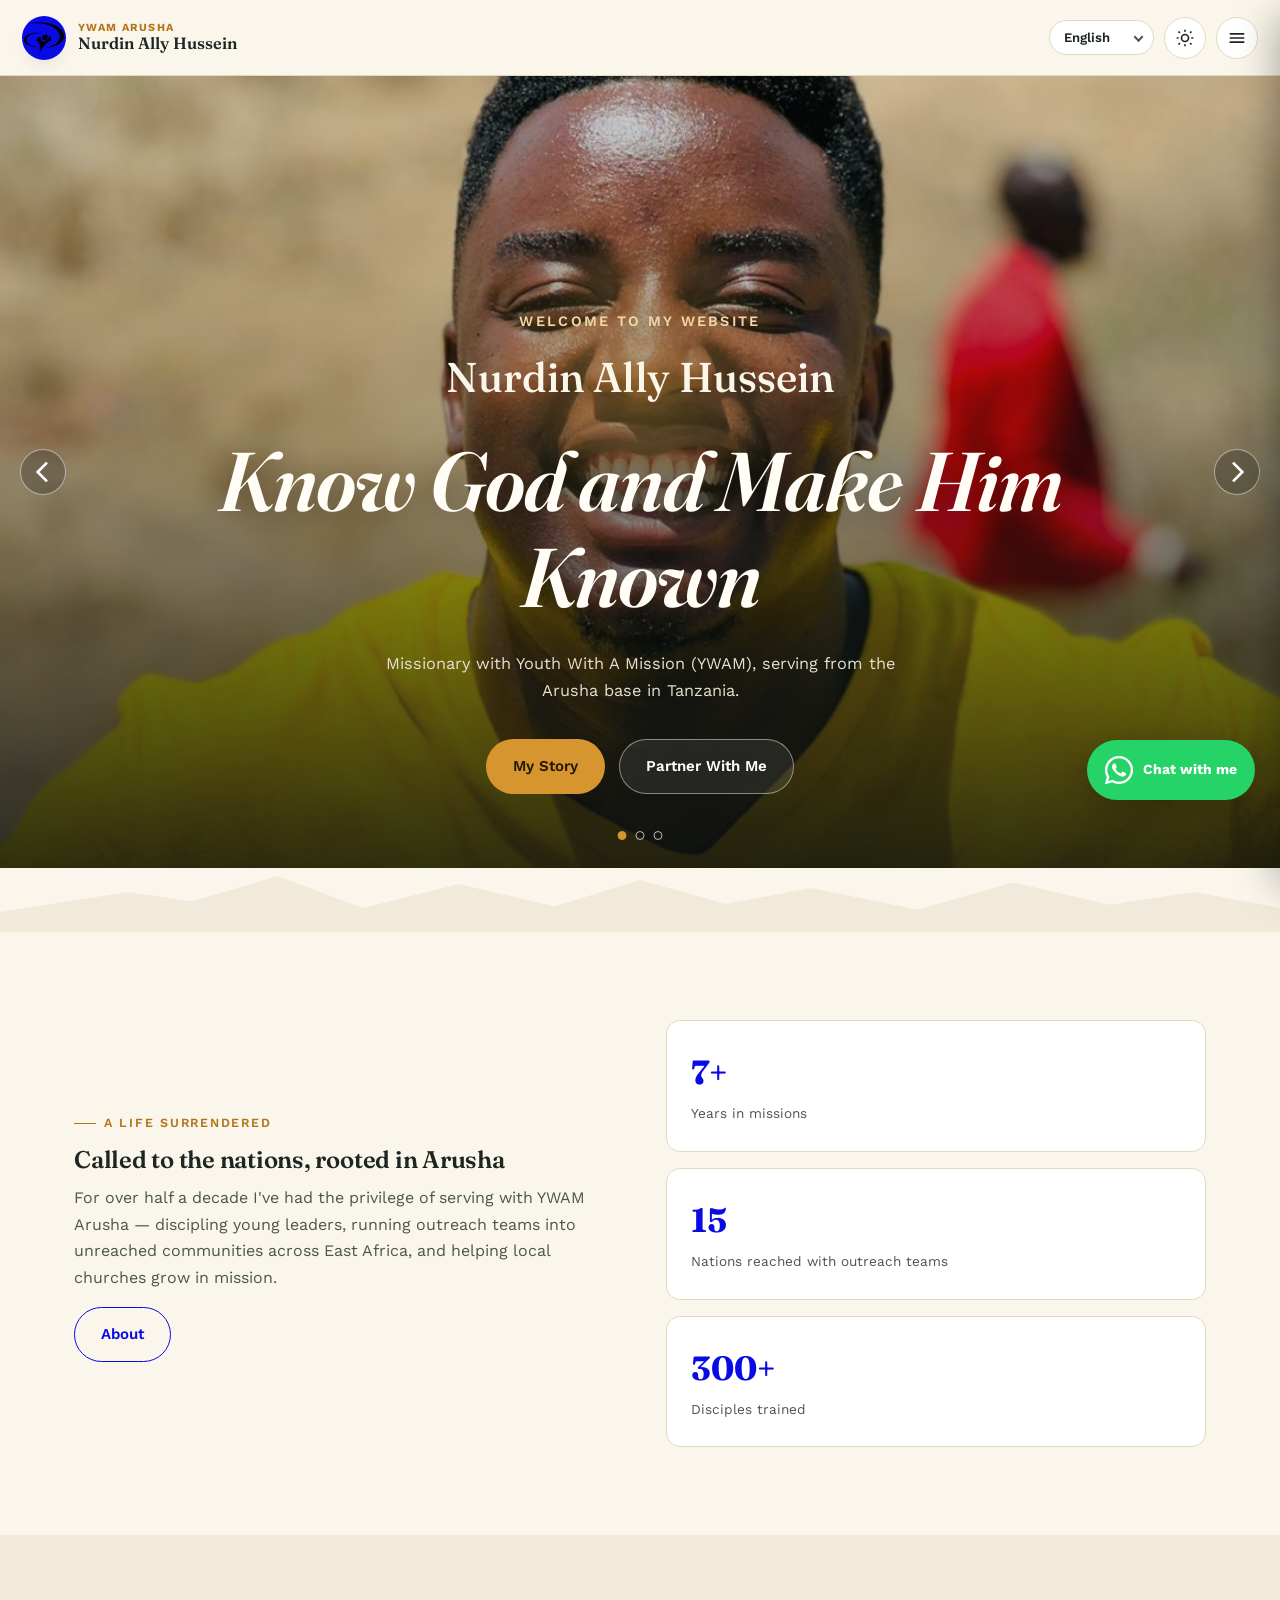
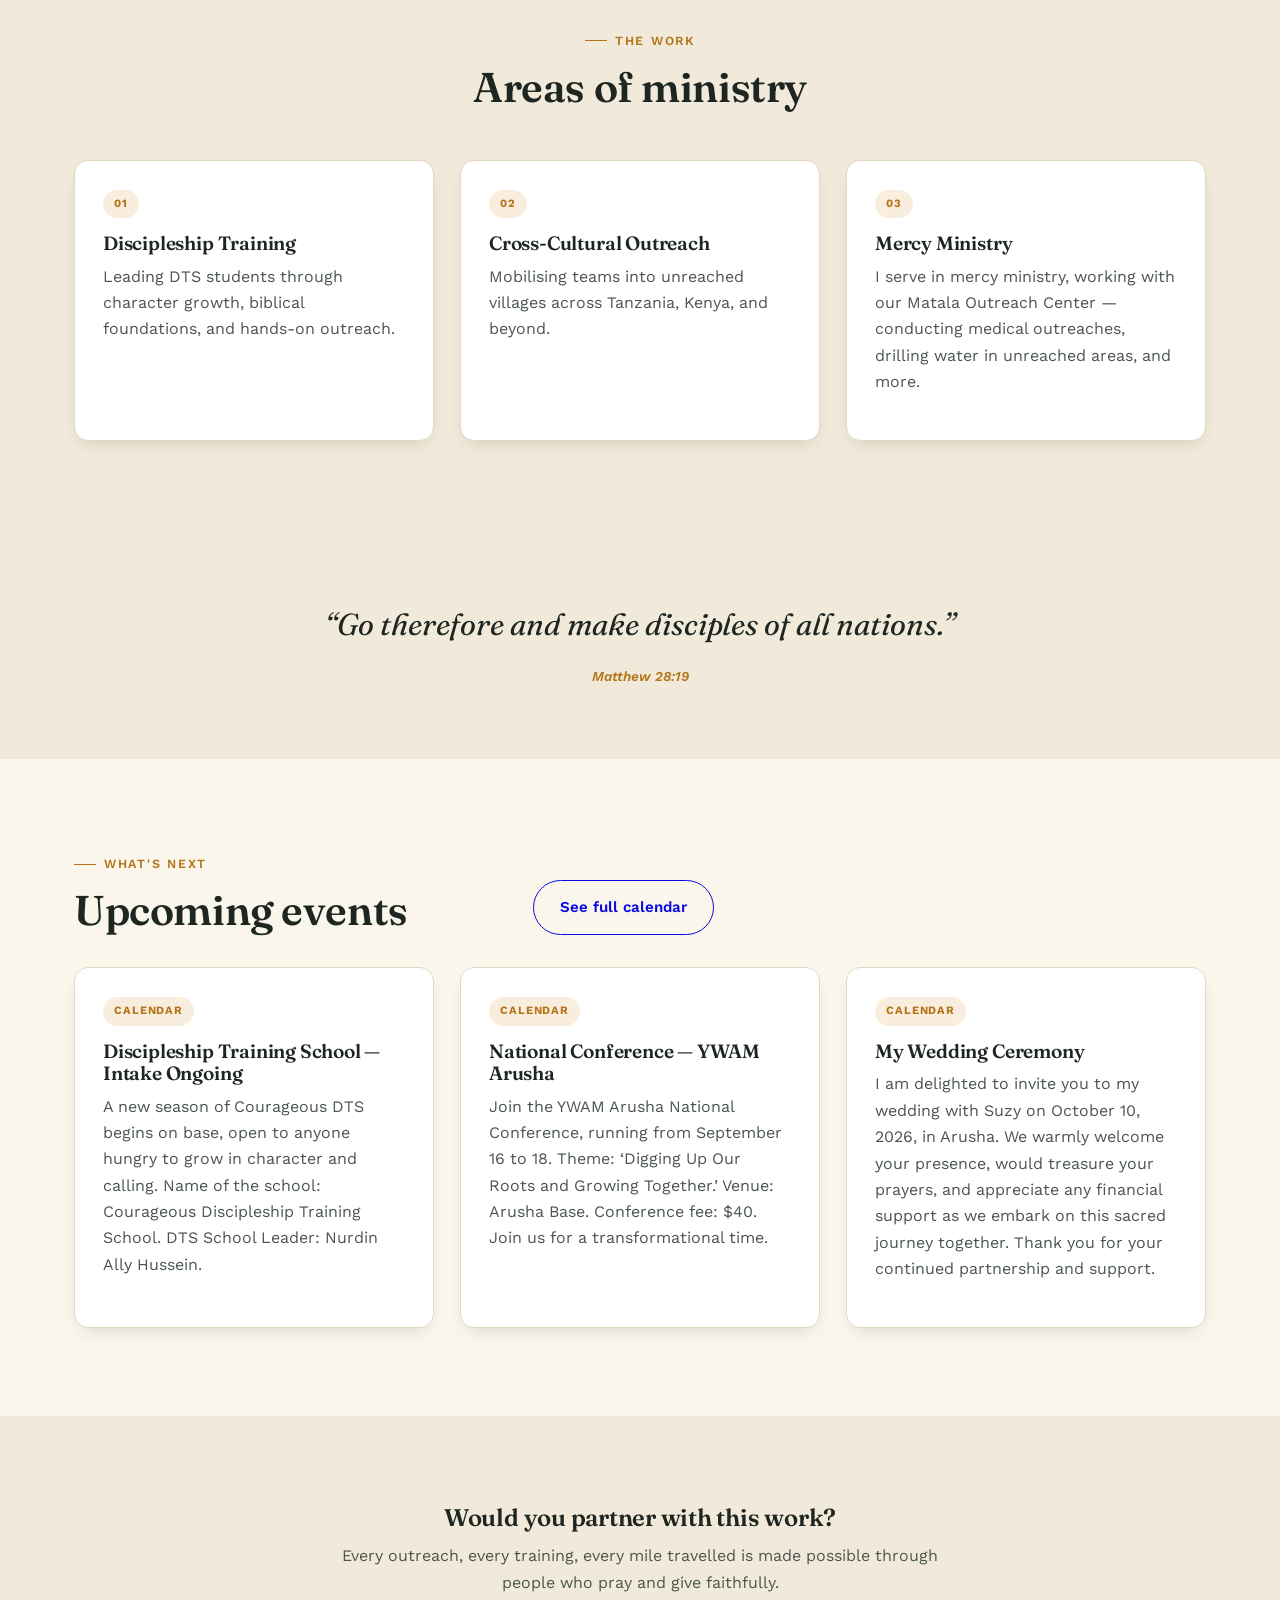
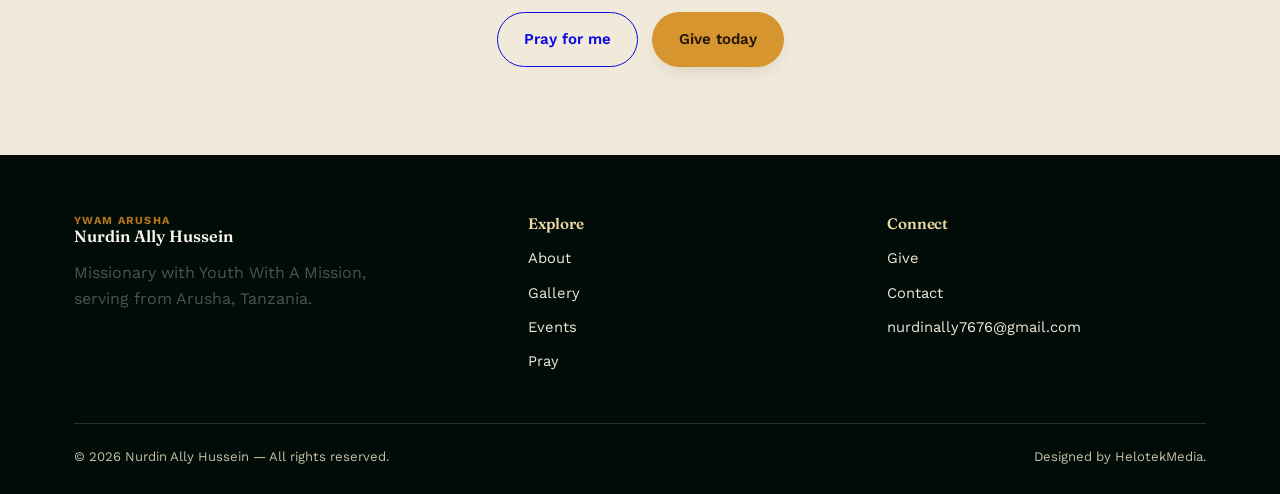
==== index.html @ 914a3eb5 "Add files via upload" ====
<!DOCTYPE html>
<html lang="en">
<head>
<meta charset="UTF-8" />
<meta name="viewport" content="width=device-width, initial-scale=1.0" />
<title>Nurdin Ally Hussein | YWAM Arusha — Know God and Make Him Known</title>
<meta name="description" content="Nurdin Ally Hussein, missionary with Youth With A Mission (YWAM), serving from the Arusha base in Tanzania." />
<link rel="icon" href="data:image/svg+xml,<svg xmlns=%22http://www.w3.org/2000/svg%22 viewBox=%220 0 100 100%22><circle cx=%2250%22 cy=%2250%22 r=%2248%22 fill=%22%232F5D4F%22/></svg>">
<link
    rel="stylesheet"
    href="https://cdnjs.cloudflare.com/ajax/libs/font-awesome/6.5.2/css/all.min.css"
/>
<link rel="stylesheet" href="css/style.css" />
</head>
<body data-page="home">
<a href="#main" class="skip-link">Skip to content</a>

<!-- ============ TOP BAR ============ -->
<header class="topbar">
  <div class="topbar__brand">
    <div class="topbar__logo">
    <img src="images/logo main.png" alt="YWAM Logo">
</div>
    <div class="topbar__brandtext">
      <span class="topbar__org" data-i18n="meta.org">YWAM Arusha</span>
      <span class="topbar__name">Nurdin Ally Hussein</span>
    </div>
  </div>
  <div class="topbar__actions">
    <div class="langselect">
      <select data-lang-select aria-label="Choose language">
        <option value="en">English</option>
        <option value="sw">Kiswahili</option>
        <option value="fr">Français</option>
        <option value="de">Deutsch</option>
        <option value="ko">한국어</option>
      </select>
    </div>
    <button class="iconbtn" data-theme-toggle type="button" aria-label="Toggle dark mode" aria-pressed="false">
      <svg class="icon-sun" viewBox="0 0 24 24" fill="none" stroke="currentColor" stroke-width="2"><circle cx="12" cy="12" r="4.2"/><path d="M12 2v2.4M12 19.6V22M4.2 4.2l1.7 1.7M18.1 18.1l1.7 1.7M2 12h2.4M19.6 12H22M4.2 19.8l1.7-1.7M18.1 5.9l1.7-1.7"/></svg>
      <svg class="icon-moon" viewBox="0 0 24 24" fill="none" stroke="currentColor" stroke-width="2"><path d="M20 14.5A8.5 8.5 0 1 1 9.5 4a6.8 6.8 0 0 0 10.5 10.5Z"/></svg>
    </button>
    <button class="iconbtn" data-drawer-open type="button" aria-label="Open menu">
      <svg viewBox="0 0 24 24" fill="none" stroke="currentColor" stroke-width="2" stroke-linecap="round"><path d="M4 7h16M4 12h16M4 17h16"/></svg>
    </button>
  </div>
</header>

<!-- ============ SIDE DRAWER ============ -->
<div class="overlay" data-overlay></div>
<nav class="drawer" data-drawer aria-label="Site navigation">
  <div class="drawer__head">
    <div class="topbar__brandtext">
      <span class="topbar__org" data-i18n="meta.org">YWAM Arusha</span>
      <span class="topbar__name">Nurdin Ally Hussein</span>
    </div>
    <button class="drawer__close" data-drawer-close type="button" aria-label="Close menu">
      <svg viewBox="0 0 24 24" fill="none" stroke="currentColor" stroke-width="2" stroke-linecap="round"><path d="M6 6l12 12M18 6L6 18"/></svg>
    </button>
  </div>
  <ul class="drawer__nav">
    <li><a href="index.html" data-nav-link="home"><span class="num">01</span><span data-i18n="nav.home">Home</span></a></li>
    <li><a href="about.html" data-nav-link="about"><span class="num">02</span><span data-i18n="nav.about">About</span></a></li>
    <li><a href="portfolio.html" data-nav-link="portfolio"><span class="num">03</span><span data-i18n="nav.portfolio">Gallery</span></a></li>
    <li><a href="events.html" data-nav-link="events"><span class="num">04</span><span data-i18n="nav.events">Events</span></a></li>
    <li><a href="pray.html" data-nav-link="pray"><span class="num">05</span><span data-i18n="nav.pray">Pray</span></a></li>
    <li><a href="give.html" data-nav-link="give"><span class="num">06</span><span data-i18n="nav.give">Give</span></a></li>
    <li><a href="contact.html" data-nav-link="contact"><span class="num">07</span><span data-i18n="nav.contact">Contact</span></a></li>
  </ul>
  <div class="drawer__foot">
    <p data-i18n="drawer.tagline">Youth With A Mission — Arusha, Tanzania</p>
    <div class="drawer__social">
      <a href="#" aria-label="Facebook"><svg viewBox="0 0 24 24" fill="none" stroke="currentColor" stroke-width="2"><path d="M15 8h-2a2 2 0 0 0-2 2v10M8 14h6"/></svg></a>
      <a href="#" aria-label="Instagram"><svg viewBox="0 0 24 24" fill="none" stroke="currentColor" stroke-width="2"><rect x="4" y="4" width="16" height="16" rx="4"/><circle cx="12" cy="12" r="3.5"/></svg></a>
      <a href="#" aria-label="YouTube"><svg viewBox="0 0 24 24" fill="none" stroke="currentColor" stroke-width="2"><rect x="3" y="6" width="18" height="12" rx="3"/><path d="M11 10l4 2-4 2z"/></svg></a>
    </div>
  </div>
</nav>

<main id="main">

  <!-- ============ HERO ============ -->
  <section class="hero">
    <div class="hero__sun" aria-hidden="true"></div>
    <div class="hero__slider" data-slider>

  <!-- SLIDE 1 -->
  <div class="hero__slide is-active">
    <img
      src="images/nuru 1.jpg"
      alt="My picture"
      class="hero__image"
    />
  </div>

  <!-- SLIDE 2 -->
  <div class="hero__slide">
    <img
      src="images/wedding.jpg"
      alt="Discipleship Training School"
      class="hero__image"
    />
  </div>

  <!-- SLIDE 3 -->
  <div class="hero__slide">
    <img
      src="images/field3.jpg"
      alt="Outreach"
      class="hero__image"
    />
  </div>

</div>
    <div class="hero__scrim"></div>
    <div class="hero__arrows">
      <button class="hero__arrow prev" data-slider-prev type="button" aria-label="Previous slide">
        <svg viewBox="0 0 24 24" fill="none" stroke="currentColor" stroke-width="2"><path d="M15 5l-7 7 7 7"/></svg>
      </button>
      <button class="hero__arrow next" data-slider-next type="button" aria-label="Next slide">
        <svg viewBox="0 0 24 24" fill="none" stroke="currentColor" stroke-width="2"><path d="M9 5l7 7-7 7"/></svg>
      </button>
    </div>
    <div class="hero__content">
      <p class="hero__welcome" data-i18n="home.welcome">Welcome to my website</p>
      <p class="hero__name" data-i18n="home.name">Nurdin Ally Hussein</p>
      <h1 class="hero__title" data-i18n="home.title">Know God and Make Him Known</h1>
      <p class="hero__sub" data-i18n="home.sub">Missionary with Youth With A Mission (YWAM), serving from the Arusha base in Tanzania.</p>
      <div class="hero__ctas">
        <a href="about.html" class="btn btn-primary" data-i18n="home.cta.about">My Story</a>
        <a href="give.html" class="btn btn-ghost" data-i18n="home.cta.give">Partner With Me</a>
      </div>
    </div>
    <div class="hero__dots" data-slider-dots></div>
  </section>

  <svg class="ridge-divider" viewBox="0 0 1200 80" preserveAspectRatio="none" aria-hidden="true"><path d="M0,80 L0,55 L120,30 L180,42 L260,10 L340,50 L430,20 L520,48 L600,15 L680,45 L760,25 L860,52 L950,18 L1040,46 L1120,30 L1200,50 L1200,80 Z"/></svg>

  <!-- ============ INTRO ============ -->
  <section class="section">
    <div class="container grid-2">
      <div>
        <p class="eyebrow" data-i18n="home.intro.eyebrow">A Life Surrendered</p>
        <h2 data-i18n="home.intro.title">Called to the nations, rooted in Arusha</h2>
        <p data-i18n="home.intro.body">For over a decade I've had the privilege of serving with YWAM Arusha — discipling young leaders, running outreach teams into unreached communities across East Africa, and helping local churches grow in mission.</p>
        <a href="about.html" class="btn btn-outline" data-i18n="nav.about">About</a>
      </div>
      <div class="grid-3" style="grid-template-columns:1fr;gap:16px;">
        <div class="stat"><b data-i18n="home.stat1.num">12+</b><span data-i18n="home.stat1.label">Years in missions</span></div>
        <div class="stat"><b data-i18n="home.stat2.num">27</b><span data-i18n="home.stat2.label">Nations reached with outreach teams</span></div>
        <div class="stat"><b data-i18n="home.stat3.num">600+</b><span data-i18n="home.stat3.label">Disciples trained</span></div>
      </div>
    </div>
  </section>

  <!-- ============ MINISTRY AREAS ============ -->
  <section class="section section--soft">
    <div class="container">
      <div class="section__head center">
        <p class="eyebrow" data-i18n="home.ministry.eyebrow">The Work</p>
        <h2 data-i18n="home.ministry.title">Areas of ministry</h2>
      </div>
      <div class="grid-3">
        <div class="card">
          <span class="tag">01</span>
          <h3 data-i18n="home.m1.title">Discipleship Training</h3>
          <p data-i18n="home.m1.body">Leading DTS students through character growth, biblical foundations, and hands-on outreach.</p>
        </div>
        <div class="card">
          <span class="tag">02</span>
          <h3 data-i18n="home.m2.title">Cross-Cultural Outreach</h3>
          <p data-i18n="home.m2.body">Mobilising teams into unreached villages across Tanzania, Kenya, and beyond.</p>
        </div>
        <div class="card">
          <span class="tag">03</span>
          <h3 data-i18n="home.m3.title">Mercy Ministry</h3>
          <p data-i18n="home.m3.body">I serve in mercy ministry, working with our Matala Outreach Center — conducting medical outreaches, drilling water in unreached areas, and more.</p>
        </div>
      </div>
    </div>
  </section>

  <!-- ============ VERSE ============ -->
  <section class="verse">
    <blockquote data-i18n="home.verse">&ldquo;Go therefore and make disciples of all nations.&rdquo;</blockquote>
    <cite data-i18n="home.verse.cite">Matthew 28:19</cite>
  </section>

  <!-- ============ EVENTS PREVIEW ============ -->
  <section class="section">
    <div class="container">
      <div class="section__head" style="display:flex;align-items:flex-end;justify-content:space-between;gap:20px;flex-wrap:wrap;margin-bottom:32px;">
        <div>
          <p class="eyebrow" data-i18n="home.events.eyebrow">What's Next</p>
          <h2 style="margin:0" data-i18n="home.events.title">Upcoming events</h2>
        </div>
        <a href="events.html" class="btn btn-outline" data-i18n="home.events.cta">See full calendar</a>
      </div>
      <div class="grid-3">
        <div class="card">
          <span class="tag" data-i18n="events.eyebrow">Calendar</span>
          <h3 data-i18n="events.e1.title">Discipleship Training School — Intake</h3>
          <p data-i18n="events.e1.body">A new season of DTS begins on base, open to anyone hungry to grow.</p>
        </div>
        <div class="card">
          <span class="tag" data-i18n="events.eyebrow">Calendar</span>
          <h3 data-i18n="events.e2.title">My Wedding Ceremony</h3>
          <p data-i18n="events.e2.body">A two-week outreach team heads out with medical support and the gospel.</p>
        </div>
        <div class="card">
          <span class="tag" data-i18n="events.eyebrow">Calendar</span>
          <h3 data-i18n="events.e3.title">Leaders' Prayer Gathering</h3>
          <p data-i18n="events.e3.body">Local church leaders gather on base for worship, prayer, and vision-casting.</p>
        </div>
      </div>
    </div>
  </section>

  <!-- ============ CTA ============ -->
  <section class="section section--soft">
    <div class="container" style="text-align:center;max-width:700px;">
      <h2 data-i18n="home.cta2.title">Would you partner with this work?</h2>
      <p data-i18n="home.cta2.body">Every outreach, every training, every mile travelled is made possible through people who pray and give faithfully.</p>
      <div class="hero__ctas" style="justify-content:center;">
        <a href="pray.html" class="btn btn-outline" data-i18n="home.cta2.pray">Pray for me</a>
        <a href="give.html" class="btn btn-primary" data-i18n="home.cta2.give">Give today</a>
      </div>
    </div>
  </section>

</main>

<!-- ============ FOOTER ============ -->
<footer class="sitefooter">
  <div class="container">
    <div class="footer-grid">
      <div>
        <div class="topbar__brandtext" style="margin-bottom:14px;">
          <span class="topbar__org" data-i18n="meta.org">YWAM Arusha</span>
          <span class="topbar__name" style="color:#FBF6EA;">Nurdin Ally Hussein</span>
        </div>
        <p data-i18n="footer.about" style="max-width:340px;">Missionary with Youth With A Mission, serving from Arusha, Tanzania.</p>
      </div>
      <div>
        <h4 data-i18n="footer.explore">Explore</h4>
        <ul>
          <li><a href="about.html" data-i18n="nav.about">About</a></li>
          <li><a href="portfolio.html" data-i18n="nav.portfolio">Gallery</a></li>
          <li><a href="events.html" data-i18n="nav.events">Events</a></li>
          <li><a href="pray.html" data-i18n="nav.pray">Pray</a></li>
        </ul>
      </div>
      <div>
        <h4 data-i18n="footer.connect">Connect</h4>
        <ul>
          <li><a href="give.html" data-i18n="nav.give">Give</a></li>
          <li><a href="contact.html" data-i18n="nav.contact">Contact</a></li>
          <li><a href="mailto:nurdinally7676@gmail.com">nurdinally7676@gmail.com</a></li>
        </ul>
      </div>
    </div>
    <div class="footer-bottom">
      <span>&copy; <span data-year>2026</span> Nurdin Ally Hussein — <span data-i18n="footer.rights">All rights reserved.</span></span>
      <span data-i18n="footer.made">Designed by HelotekMedia.</span>
    </div>
  </div>
</footer>

<script src="js/translations.js"></script>
<script src="js/main.js"></script>
<a
    href="https://wa.me/255694170423?text=Hello%20Nurdin%20Ally%20Hussein.%20I%20would%20like%20to%20learn%20more%20about%20your%20mission."
    class="whatsapp-float"
    target="_blank"
    aria-label="Chat on WhatsApp"
>
    <i class="fa-brands fa-whatsapp"></i>

    <span class="whatsapp-text">
        Chat with me
    </span>
</a>

<script>
(function(){if(!window.chatbase||window.chatbase("getState")!=="initialized"){window.chatbase=(...arguments)=>{if(!window.chatbase.q){window.chatbase.q=[]}window.chatbase.q.push(arguments)};window.chatbase=new Proxy(window.chatbase,{get(target,prop){if(prop==="q"){return target.q}return(...args)=>target(prop,...args)}})}const onLoad=function(){const script=document.createElement("script");script.src="https://www.chatbase.co/embed.min.js";script.id="O1oqL0hV6N9e6ApIXFQsH";script.domain="www.chatbase.co";document.body.appendChild(script)};if(document.readyState==="complete"){onLoad()}else{window.addEventListener("load",onLoad)}})();
</script>
</body>
</html>
---- css/style.css ----
/* =========================================================
   Nurdin Ally Husin — YWAM Arusha
   Design tokens: dawn-over-Meru palette, Fraunces + Work Sans
   Signature element: Mt Meru ridge-line divider & sunrise arc
   ========================================================= */

@import url('https://fonts.googleapis.com/css2?family=Fraunces:ital,opsz,wght@0,9..144,300;0,9..144,400;0,9..144,500;0,9..144,600;0,9..144,700;1,9..144,400;1,9..144,500&family=Work+Sans:wght@300;400;500;600;700&display=swap');

:root{
  /* --- color tokens (light / "daybreak") --- */
  --color-bg:            #FAF6EC;
  --color-bg-soft:       #F1EADA;
  --color-surface:       #FFFFFF;
  --color-ink:           #1E2622;
  --color-ink-soft:      #4B554E;
  --color-border:        #E3D9C3;

  --accent-gold:         #D6952E;
  --accent-gold-deep:    #B4741A;
  --accent-forest:       #0a0ae4;
  --accent-forest-deep:  #010c09;
  --accent-sky:          #3B6E8F;
  --accent-clay:         #A9532F;

  --shadow-soft: 0 12px 30px -12px rgba(30,38,34,0.18);
  --shadow-card: 0 8px 20px -10px rgba(30,38,34,0.22);

  --font-display: 'Fraunces', 'Georgia', serif;
  --font-body: 'Work Sans', -apple-system, BlinkMacSystemFont, 'Segoe UI', sans-serif;

  --radius-sm: 6px;
  --radius-md: 14px;
  --radius-lg: 28px;

  --nav-height: 76px;
  --drawer-width: 320px;

  color-scheme: light;
}

html.dark{
  --color-bg:            #10171A;
  --color-bg-soft:       #16201F;
  --color-surface:       #1B2523;
  --color-ink:           #EDE9DC;
  --color-ink-soft:      #B7C0B7;
  --color-border:        #2B3532;

  --accent-gold:         #E6A83D;
  --accent-gold-deep:    #F0BE63;
  --accent-forest:       #6FA98F;
  --accent-forest-deep:  #8FC3AA;
  --accent-sky:          #6FA0BE;
  --accent-clay:         #CB7C55;

  --shadow-soft: 0 16px 34px -14px rgba(0,0,0,0.55);
  --shadow-card: 0 10px 22px -12px rgba(0,0,0,0.55);

  color-scheme: dark;
}

*,*::before,*::after{ box-sizing:border-box; }
html{ scroll-behavior:smooth; }
body{
  margin:0;
  background:var(--color-bg);
  color:var(--color-ink);
  font-family:var(--font-body);
  font-size:16px;
  line-height:1.65;
  -webkit-font-smoothing:antialiased;
  transition:background .35s ease, color .35s ease;
  overflow-x:hidden;
}
img{ max-width:100%; display:block; }
a{ color:inherit; text-decoration:none; }
h1,h2,h3,h4{
  font-family:var(--font-display);
  font-weight:600;
  line-height:1.15;
  margin:0 0 .5em;
  letter-spacing:-0.01em;
}
p{ margin:0 0 1em; color:var(--color-ink-soft); }
ul{ margin:0; padding:0; list-style:none; }
button{ font-family:inherit; cursor:pointer; }
input,textarea,select{ font-family:inherit; }

:focus-visible{
  outline:3px solid var(--accent-gold);
  outline-offset:3px;
  border-radius:4px;
}

.container{
  width:100%;
  max-width:1180px;
  margin:0 auto;
  padding:0 24px;
}

.eyebrow{
  display:inline-flex;
  align-items:center;
  gap:8px;
  font-family:var(--font-body);
  font-size:.78rem;
  font-weight:600;
  letter-spacing:.14em;
  text-transform:uppercase;
  color:var(--accent-gold-deep);
}
.eyebrow::before{
  content:"";
  width:22px; height:1px;
  background:var(--accent-gold-deep);
  display:inline-block;
}

/* =========================================================
   Ridge-line signature motif (Mt Meru silhouette)
   Used as a section divider throughout the site
   ========================================================= */
.ridge-divider{
  width:100%;
  height:64px;
  display:block;
  color:var(--color-bg-soft);
  transition:color .35s ease;
}
.ridge-divider path{ fill:currentColor; }
.ridge-divider.flip{ transform:scaleY(-1); }

/* =========================================================
   Top bar
   ========================================================= */
.topbar{
  position:sticky;
  top:0;
  z-index:40;
  height:var(--nav-height);
  display:flex;
  align-items:center;
  justify-content:space-between;
  padding:0 22px;
  background:color-mix(in srgb, var(--color-bg) 88%, transparent);
  backdrop-filter:blur(10px);
  border-bottom:1px solid var(--color-border);
}
.topbar__brand{
  display:flex;
  align-items:center;
  gap:12px;
  min-width:0;
}
.topbar__logo{
  width:44px; height:44px;
  border-radius:50%;
  background:var(--accent-forest);
  display:flex; align-items:center; justify-content:center;
  flex:none;
  box-shadow:var(--shadow-card);
}
.topbar__logo img{
    width:100%;
    height:100%;
    object-fit:contain;
}
.topbar__brandtext{
  display:flex;
  flex-direction:column;
  line-height:1.15;
  min-width:0;
}
.topbar__org{
  font-size:.68rem;
  font-weight:700;
  letter-spacing:.12em;
  text-transform:uppercase;
  color:var(--accent-gold-deep);
}
.topbar__name{
  font-family:var(--font-display);
  font-size:1.02rem;
  font-weight:600;
  white-space:nowrap;
  overflow:hidden;
  text-overflow:ellipsis;
}
.topbar__actions{
  display:flex;
  align-items:center;
  gap:10px;
}
.iconbtn{
  width:42px; height:42px;
  border-radius:50%;
  border:1px solid var(--color-border);
  background:var(--color-surface);
  display:flex; align-items:center; justify-content:center;
  color:var(--color-ink);
  transition:background .2s ease, transform .2s ease;
}
.iconbtn:hover{ background:var(--color-bg-soft); transform:translateY(-1px); }
.iconbtn svg{ width:20px; height:20px; }
.iconbtn .icon-moon{ display:none; }
html.dark .iconbtn .icon-sun{ display:none; }
html.dark .iconbtn .icon-moon{ display:block; }

.langselect{
  position:relative;
}
.langselect select{
  appearance:none;
  background:var(--color-surface);
  border:1px solid var(--color-border);
  color:var(--color-ink);
  padding:9px 30px 9px 14px;
  border-radius:999px;
  font-size:.82rem;
  font-weight:600;
}
.langselect::after{
  content:"";
  position:absolute;
  right:12px; top:50%;
  width:7px; height:7px;
  border-right:2px solid var(--color-ink-soft);
  border-bottom:2px solid var(--color-ink-soft);
  transform:translateY(-65%) rotate(45deg);
  pointer-events:none;
}

/* =========================================================
   Side drawer navigation
   ========================================================= */
.overlay{
  position:fixed; inset:0;
  background:rgba(16,23,26,.55);
  opacity:0; pointer-events:none;
  transition:opacity .3s ease;
  z-index:45;
}
.overlay.is-open{ opacity:1; pointer-events:auto; }

.drawer{
  position:fixed;
  top:0; bottom:0; right:0;
  width:min(var(--drawer-width), 86vw);
  background:var(--color-surface);
  z-index:50;
  transform:translateX(100%);
  transition:transform .38s cubic-bezier(.2,.9,.25,1);
  display:flex;
  flex-direction:column;
  box-shadow:-18px 0 40px -16px rgba(0,0,0,.35);
}
.drawer.is-open{ transform:translateX(0); }

.drawer__head{
  display:flex; align-items:center; justify-content:space-between;
  padding:20px 22px;
  border-bottom:1px solid var(--color-border);
}
.drawer__close{
  width:38px; height:38px;
  border-radius:50%;
  border:1px solid var(--color-border);
  background:transparent;
  display:flex; align-items:center; justify-content:center;
  color:var(--color-ink);
}
.drawer__nav{
  padding:14px 10px;
  overflow-y:auto;
  flex:1;
}
.drawer__nav a{
  display:flex;
  align-items:baseline;
  gap:12px;
  padding:14px 16px;
  border-radius:var(--radius-sm);
  font-family:var(--font-display);
  font-size:1.15rem;
  font-weight:500;
  color:var(--color-ink);
  transition:background .2s ease, color .2s ease, padding-left .2s ease;
}
.drawer__nav a .num{
  font-family:var(--font-body);
  font-size:.72rem;
  color:var(--accent-gold-deep);
  font-weight:700;
}
.drawer__nav a:hover,
.drawer__nav a.active{
  background:var(--color-bg-soft);
  padding-left:22px;
}
.drawer__nav a.active{ color:var(--accent-forest); }
.drawer__foot{
  padding:20px 22px 26px;
  border-top:1px solid var(--color-border);
  font-size:.85rem;
  color:var(--color-ink-soft);
}
.drawer__social{
  display:flex; gap:10px; margin-top:12px;
}
.drawer__social a{
  width:36px; height:36px;
  border-radius:50%;
  border:1px solid var(--color-border);
  display:flex; align-items:center; justify-content:center;
}
.drawer__social svg{ width:16px; height:16px; }

/* =========================================================
   Hero (home)
   ========================================================= */
.hero{
  position:relative;
  min-height:88vh;
  display:flex;
  align-items:flex-end;
  overflow:hidden;
  background:var(--accent-forest-deep);
}
.hero__slider{
  position:absolute; inset:0;
}
.hero__slide {
  position: absolute;
  inset: 0;
  opacity: 0;
  transition: opacity 0.8s ease;
}

.hero__slide.is-active {
  opacity: 1;
}

.hero__image {
  width: 100%;
  height: 100%;
  object-fit: cover;
  display: block;
}
.hero__scrim{
  position:absolute; inset:0;
  background:
    linear-gradient(180deg, rgba(16,23,20,.15) 0%, rgba(16,23,20,.35) 45%, rgba(13,18,16,.86) 100%);
  z-index:1;
}
.hero__sun{
  position:absolute;
  left:50%; top:18%;
  width:340px; height:340px;
  transform:translateX(-50%);
  border-radius:50%;
  background:radial-gradient(circle, rgba(230,168,61,.55) 0%, rgba(230,168,61,0) 70%);
  z-index:1;
  pointer-events:none;
}
.hero__content{
  position:relative;
  z-index:2;
  width:100%;
  padding:120px 24px 74px;
  text-align:center;
  color:#FBF6EA;
}
.hero__welcome{
  font-size:.9rem;
  letter-spacing:.16em;
  text-transform:uppercase;
  font-weight:600;
  color:#F0D8A6;
  margin-bottom:10px;
}
.hero__name{
  font-family:var(--font-display);
  font-size:clamp(1.7rem, 4vw, 2.6rem);
  font-weight:500;
  margin-bottom:22px;
  color:#FBF6EA;
}
.hero__title{
  font-family:var(--font-display);
  font-weight:600;
  font-style:italic;
  font-size:clamp(2.5rem, 7vw, 5.2rem);
  max-width:900px;
  margin:0 auto 26px;
  color:#FFFDF6;
  text-shadow:0 6px 30px rgba(0,0,0,.35);
}
.hero__sub{
  max-width:560px;
  margin:0 auto 34px;
  color:#E7E1CF;
  font-size:1.02rem;
}
.hero__ctas{
  display:flex; gap:14px; justify-content:center; flex-wrap:wrap;
}
.hero__dots{
  position:absolute;
  bottom:28px; left:50%;
  transform:translateX(-50%);
  z-index:3;
  display:flex; gap:9px;
}
.hero__dots button{
  width:9px; height:9px;
  border-radius:50%;
  border:1px solid rgba(255,255,255,.7);
  background:transparent;
  padding:0;
}
.hero__dots button.is-active{ background:var(--accent-gold); border-color:var(--accent-gold); }
.hero__arrows{ position:absolute; inset:0; z-index:3; pointer-events:none; }
.hero__arrow{
  position:absolute; top:50%; transform:translateY(-50%);
  pointer-events:auto;
  width:46px; height:46px;
  border-radius:50%;
  border:1px solid rgba(255,255,255,.5);
  background:rgba(16,23,20,.25);
  color:#fff;
  display:flex; align-items:center; justify-content:center;
}
.hero__arrow.prev{ left:20px; }
.hero__arrow.next{ right:20px; }

/* placeholder photo blocks (swap with real <img> later) */
.ph{
  position:relative;
  display:flex; align-items:flex-end;
  background:linear-gradient(150deg, var(--accent-forest) 0%, var(--accent-forest-deep) 55%, #12211C 100%);
}
.ph--1{ background:linear-gradient(150deg,#3A6A57 0%,#1E4237 60%,#0F1E19 100%); }
.ph--2{ background:linear-gradient(150deg,#4A7A62 0%,#2F5D4F 55%,#12241E 100%); }
.ph--3{ background:linear-gradient(150deg,#5C8B6B 0%,#274B3E 60%,#0F1E19 100%); }
.ph__label{
  position:relative; z-index:2;
  margin:0 0 14px 18px;
  font-size:.72rem;
  letter-spacing:.08em;
  text-transform:uppercase;
  color:rgba(255,255,255,.75);
  border:1px solid rgba(255,255,255,.35);
  padding:6px 12px;
  border-radius:999px;
  background:rgba(0,0,0,.15);
}
.ph::after{
  content:"";
  position:absolute; inset:0;
  background:
    radial-gradient(circle at 20% 30%, rgba(255,255,255,.08), transparent 45%),
    radial-gradient(circle at 80% 75%, rgba(255,255,255,.06), transparent 40%);
}

/* =========================================================
   Buttons
   ========================================================= */
.btn{
  display:inline-flex;
  align-items:center;
  gap:9px;
  padding:14px 26px;
  border-radius:999px;
  font-weight:600;
  font-size:.94rem;
  border:1px solid transparent;
  transition:transform .2s ease, box-shadow .2s ease, background .2s ease;
}
.btn:hover{ transform:translateY(-2px); }
.btn-primary{
  background:var(--accent-gold);
  color:#241804;
  box-shadow:var(--shadow-card);
}
.btn-primary:hover{ background:var(--accent-gold-deep); }
.btn-ghost{
  background:rgba(255,255,255,.08);
  color:#fff;
  border-color:rgba(255,255,255,.45);
}
.btn-ghost:hover{ background:rgba(255,255,255,.18); }
.btn-outline{
  background:transparent;
  border-color:var(--accent-forest);
  color:var(--accent-forest);
}
html.dark .btn-outline{ color:var(--accent-forest-deep); border-color:var(--accent-forest-deep); }
.btn-outline:hover{ background:var(--accent-forest); color:#fff; }
.btn-block{ width:100%; justify-content:center; }

/* =========================================================
   Sections (shared)
   ========================================================= */
section{ position:relative; }
.section{ padding:88px 0; }
.section--soft{ background:var(--color-bg-soft); }
.section__head{
  max-width:640px;
  margin-bottom:48px;
}
.section__head.center{ margin-left:auto; margin-right:auto; text-align:center; }
.section__head h2{ font-size:clamp(1.8rem,3.4vw,2.6rem); }

/* Page hero (inner pages) */
.pagehero{
  padding:74px 0 56px;
  background:
    linear-gradient(180deg, var(--color-bg-soft), var(--color-bg));
  border-bottom:1px solid var(--color-border);
}
.pagehero h1{ font-size:clamp(2.2rem,5vw,3.4rem); font-style:italic; }
.pagehero .lede{ max-width:620px; font-size:1.05rem; }
.crumbs{
  display:flex; gap:8px; align-items:center;
  font-size:.82rem;
  color:var(--color-ink-soft);
  margin-bottom:18px;
}
.crumbs a{ color:var(--accent-forest); font-weight:600; }
html.dark .crumbs a{ color:var(--accent-forest-deep); }

/* Intro / grid columns */
.grid-2{ display:grid; grid-template-columns:1fr 1fr; gap:52px; align-items:center; }
.grid-3{ display:grid; grid-template-columns:repeat(3,1fr); gap:26px; }
.stat{
  padding:24px;
  background:var(--color-surface);
  border:1px solid var(--color-border);
  border-radius:var(--radius-md);
}
.stat b{
  display:block;
  font-family:var(--font-display);
  font-size:2.1rem;
  color:var(--accent-forest);
}
html.dark .stat b{ color:var(--accent-forest-deep); }
.stat span{ font-size:.85rem; color:var(--color-ink-soft); }

/* Cards (events / values / ministry) */
.card{
  background:var(--color-surface);
  border:1px solid var(--color-border);
  border-radius:var(--radius-md);
  padding:28px;
  box-shadow:var(--shadow-card);
  height:100%;
}
.card h3{ font-size:1.2rem; }
.card .tag{
  display:inline-block;
  font-size:.7rem;
  font-weight:700;
  letter-spacing:.08em;
  text-transform:uppercase;
  color:var(--accent-gold-deep);
  background:color-mix(in srgb, var(--accent-gold) 16%, transparent);
  padding:5px 11px;
  border-radius:999px;
  margin-bottom:14px;
}

/* Gallery */
/* Gallery */

.gallery,
.hidden-gallery {
    display: grid;
    grid-template-columns: repeat(auto-fill, minmax(280px, 1fr));
    gap: 20px;
    margin-top: 30px;
}

.hidden-gallery {
    display: none;
}

.gallery__item {
    overflow: hidden;
    border-radius: 16px;
    background: #f5f5f5;
    min-height: 250px;
}

.gallery__item.wide {
    grid-column: span 2;
}

.gallery__item img {
    display: block;
    width: 100%;
    height: 300px;
    object-fit: cover;
    cursor: pointer;
    transition: transform .3s ease;
}

.gallery__item img:hover {
    transform: scale(1.05);
}

/* View more button */

.gallery-btn {
    text-align: center;
    margin: 40px 0;
}

/* Links section */

.gallery-links {
    margin: 50px 0;
    text-align: center;
}

.gallery-links h3 {
    margin-bottom: 20px;
}

.gallery-links a {
    display: block;
    margin: 10px 0;
    text-decoration: none;
}

/* Lightbox */

.lightbox {
    display: none;
    position: fixed;
    inset: 0;
    background: rgba(0, 0, 0, .9);
    z-index: 9999;
}

.lightbox img {
    max-width: 90%;
    max-height: 80%;
    position: absolute;
    top: 50%;
    left: 50%;
    transform: translate(-50%, -50%);
}

.close-lightbox {
    position: absolute;
    top: 20px;
    right: 30px;
    font-size: 40px;
    color: white;
    cursor: pointer;
}

#downloadImage {
    position: absolute;
    bottom: 30px;
    left: 50%;
    transform: translateX(-50%);
    padding: 12px 24px;
    background: white;
    border-radius: 8px;
    text-decoration: none;
}

/* Mobile */

@media (max-width: 768px) {

    .gallery,
    .hidden-gallery {
        grid-template-columns: 1fr;
    }

    .gallery__item.wide {
        grid-column: span 1;
    }

    .gallery__item img {
        height: 250px;
    }
}
/* Events list */
.event{
  display:flex;
  gap:22px;
  padding:24px 0;
  border-bottom:1px solid var(--color-border);
}
.event:last-child{ border-bottom:none; }
.event__date{
  flex:none;
  width:82px; height:82px;
  border-radius:var(--radius-sm);
  background:var(--accent-forest);
  color:#fff;
  display:flex; flex-direction:column; align-items:center; justify-content:center;
}
.event__date b{ font-family:var(--font-display); font-size:1.5rem; line-height:1; }
.event__date span{ font-size:.7rem; text-transform:uppercase; letter-spacing:.06em; }
.event__body h3{ margin-bottom:6px; font-size:1.15rem; }
.event__meta{
  display:flex; gap:16px; flex-wrap:wrap;
  font-size:.85rem; color:var(--color-ink-soft);
  margin-bottom:8px;
}
.event__meta span{ display:inline-flex; align-items:center; gap:6px; }

/* Prayer points */
.prayer-list{ display:grid; gap:16px; }
.prayer-item{
  display:flex; gap:16px;
  padding:20px;
  background:var(--color-surface);
  border:1px solid var(--color-border);
  border-left:4px solid var(--accent-forest);
  border-radius:var(--radius-sm);
}
.prayer-item h4{ margin-bottom:4px; font-size:1.02rem; }
.prayer-item p{ margin:0; font-size:.94rem; }

/* Give */
.give-grid{ display:grid; grid-template-columns:repeat(3,1fr); gap:22px; }
.give-method{
  padding:26px;
  border-radius:var(--radius-md);
  background:var(--color-surface);
  border:1px solid var(--color-border);
  text-align:center;
}
.give-method .icon{
  width:54px; height:54px; margin:0 auto 16px;
  border-radius:50%;
  background:var(--color-bg-soft);
  display:flex; align-items:center; justify-content:center;
}
.give-method .icon svg{ width:26px; height:26px; color:var(--accent-forest); }
.give-method dl{ margin:14px 0 0; text-align:left; font-size:.88rem; }
.give-method dt{ font-weight:600; color:var(--color-ink); margin-top:8px; }
.give-method dd{ margin:0; color:var(--color-ink-soft); }

/* Forms */
.form-grid{ display:grid; gap:18px; }
.form-row{ display:grid; grid-template-columns:1fr 1fr; gap:18px; }
.field label{
  display:block;
  font-size:.82rem;
  font-weight:600;
  margin-bottom:7px;
  color:var(--color-ink-soft);
}
.field input,
.field textarea,
.field select{
  width:100%;
  padding:13px 15px;
  border-radius:var(--radius-sm);
  border:1px solid var(--color-border);
  background:var(--color-surface);
  color:var(--color-ink);
}
.field textarea{ resize:vertical; min-height:130px; }
.form-note{
  font-size:.82rem;
  color:var(--color-ink-soft);
  margin-top:10px;
}

/* Map */
.map-wrap{
  border-radius:var(--radius-md);
  overflow:hidden;
  border:1px solid var(--color-border);
  box-shadow:var(--shadow-card);
}
.map-wrap iframe{ width:100%; height:380px; border:0; display:block; }
.map-caption{
  display:flex; align-items:center; gap:10px;
  padding:16px 18px;
  background:var(--color-surface);
  font-size:.9rem;
}
.map-caption svg{ width:18px; height:18px; color:var(--accent-clay); flex:none; }

/* Contact info list */
.info-list{ display:grid; gap:18px; }
.info-list li{
  display:flex; gap:14px; align-items:flex-start;
  font-size:.95rem;
}
.info-list .ico{
  width:38px; height:38px; flex:none;
  border-radius:50%;
  background:var(--color-bg-soft);
  display:flex; align-items:center; justify-content:center;
}
.info-list .ico svg{ width:18px; height:18px; color:var(--accent-forest); }

/* Footer */
.sitefooter{
  background:var(--accent-forest-deep);
  color:#EFE9D8;
  padding:60px 0 26px;
}
.sitefooter a{ color:#EFE9D8; }
.footer-grid{
  display:grid;
  grid-template-columns:1.3fr 1fr 1fr;
  gap:40px;
  margin-bottom:40px;
}
.footer-grid h4{ color:#F0D8A6; font-size:.95rem; margin-bottom:14px; }
.footer-grid li{ margin-bottom:10px; font-size:.92rem; color:#D9D2BC; }
.footer-bottom{
  border-top:1px solid rgba(255,255,255,.15);
  padding-top:22px;
  display:flex; justify-content:space-between; flex-wrap:wrap; gap:10px;
  font-size:.82rem; color:#C6BFA6;
}

/* Verse strip */
.verse{
  text-align:center;
  padding:70px 24px;
  background:var(--color-bg-soft);
}
.verse blockquote{
  font-family:var(--font-display);
  font-style:italic;
  font-size:clamp(1.3rem,2.6vw,1.9rem);
  max-width:760px;
  margin:0 auto 14px;
  color:var(--color-ink);
}
.verse cite{ font-size:.85rem; color:var(--accent-gold-deep); font-weight:600; }

/* Skip link */
.skip-link{
  position:absolute; left:-999px; top:0;
  background:var(--accent-gold); color:#241804;
  padding:10px 16px; z-index:100;
}
.skip-link:focus{ left:16px; top:16px; }

/* =========================================================
   Responsive
   ========================================================= */
@media (max-width: 920px){
  .grid-2{ grid-template-columns:1fr; gap:32px; }
  .grid-3{ grid-template-columns:1fr 1fr; }
  .footer-grid{ grid-template-columns:1fr 1fr; }
  .give-grid{ grid-template-columns:1fr; }
}
@media (max-width: 720px){
  .topbar__org{ display:none; }
  .gallery{ grid-template-columns:1fr 1fr; }
  .form-row{ grid-template-columns:1fr; }
  .footer-grid{ grid-template-columns:1fr; }
  .grid-3{ grid-template-columns:1fr; }
  .hero__content{ padding:100px 18px 60px; }
  .hero{ min-height:94vh; }
  .event{ flex-direction:column; }
  .event__date{ width:66px; height:66px; }
}
@media (max-width: 480px){
  .gallery{ grid-template-columns:1fr 1fr; }
  .container{ padding:0 18px; }
}

@media (prefers-reduced-motion: reduce){
  *{ animation-duration:.001ms !important; transition-duration:.001ms !important; }
  html{ scroll-behavior:auto; }
}
.hidden-gallery {
  display: none;
  margin-top: 20px;
  grid-template-columns: repeat(auto-fill, minmax(280px, 1fr));
  gap: 20px;
}

.gallery-btn {
  text-align: center;
  margin-top: 40px;
}

.gallery-links {
  margin-top: 60px;
  text-align: center;
}

.gallery-links a {
  display: block;
  margin: 12px 0;
}

.gallery__item img {
  width: 100%;
  height: 100%;
  object-fit: cover;
  cursor: pointer;
}

.lightbox {
  display: none;
  position: fixed;
  inset: 0;
  background: rgba(0, 0, 0, 0.9);
  z-index: 9999;
}

.lightbox img {
  max-width: 90%;
  max-height: 80%;
  position: absolute;
  inset: 0;
  margin: auto;
}

.close-lightbox {
  position: absolute;
  top: 20px;
  right: 35px;
  font-size: 40px;
  color: white;
  cursor: pointer;
}

#downloadImage {
  position: absolute;
  bottom: 40px;
  left: 50%;
  transform: translateX(-50%);
  background: white;
  padding: 12px 20px;
  text-decoration: none;
  border-radius: 8px;
}
.whatsapp-float {
    position: fixed;
    right: 25px;
    bottom: 100px;

    display: flex;
    align-items: center;
    gap: 10px;

    padding: 14px 18px;

    border-radius: 50px;

    background: #25d366;

    color: #ffffff;

    text-decoration: none;

    box-shadow: 0 10px 30px rgba(0, 0, 0, 0.2);

    z-index: 9999;

    transition: all 0.3s ease;
}

.whatsapp-float:hover {
    transform: translateY(-5px);
    box-shadow: 0 15px 40px rgba(0, 0, 0, 0.3);
}

.whatsapp-float i {
    font-size: 32px;
}

.whatsapp-text {
    font-size: 14px;
    font-weight: 700;
    white-space: nowrap;
}

@media (max-width: 768px) {
    .whatsapp-text {
        display: none;
    }

    .whatsapp-float {
        width: 65px;
        height: 65px;

        padding: 0;

        justify-content: center;

        border-radius: 50%;
    }

    .whatsapp-float i {
        font-size: 34px;
    }
}
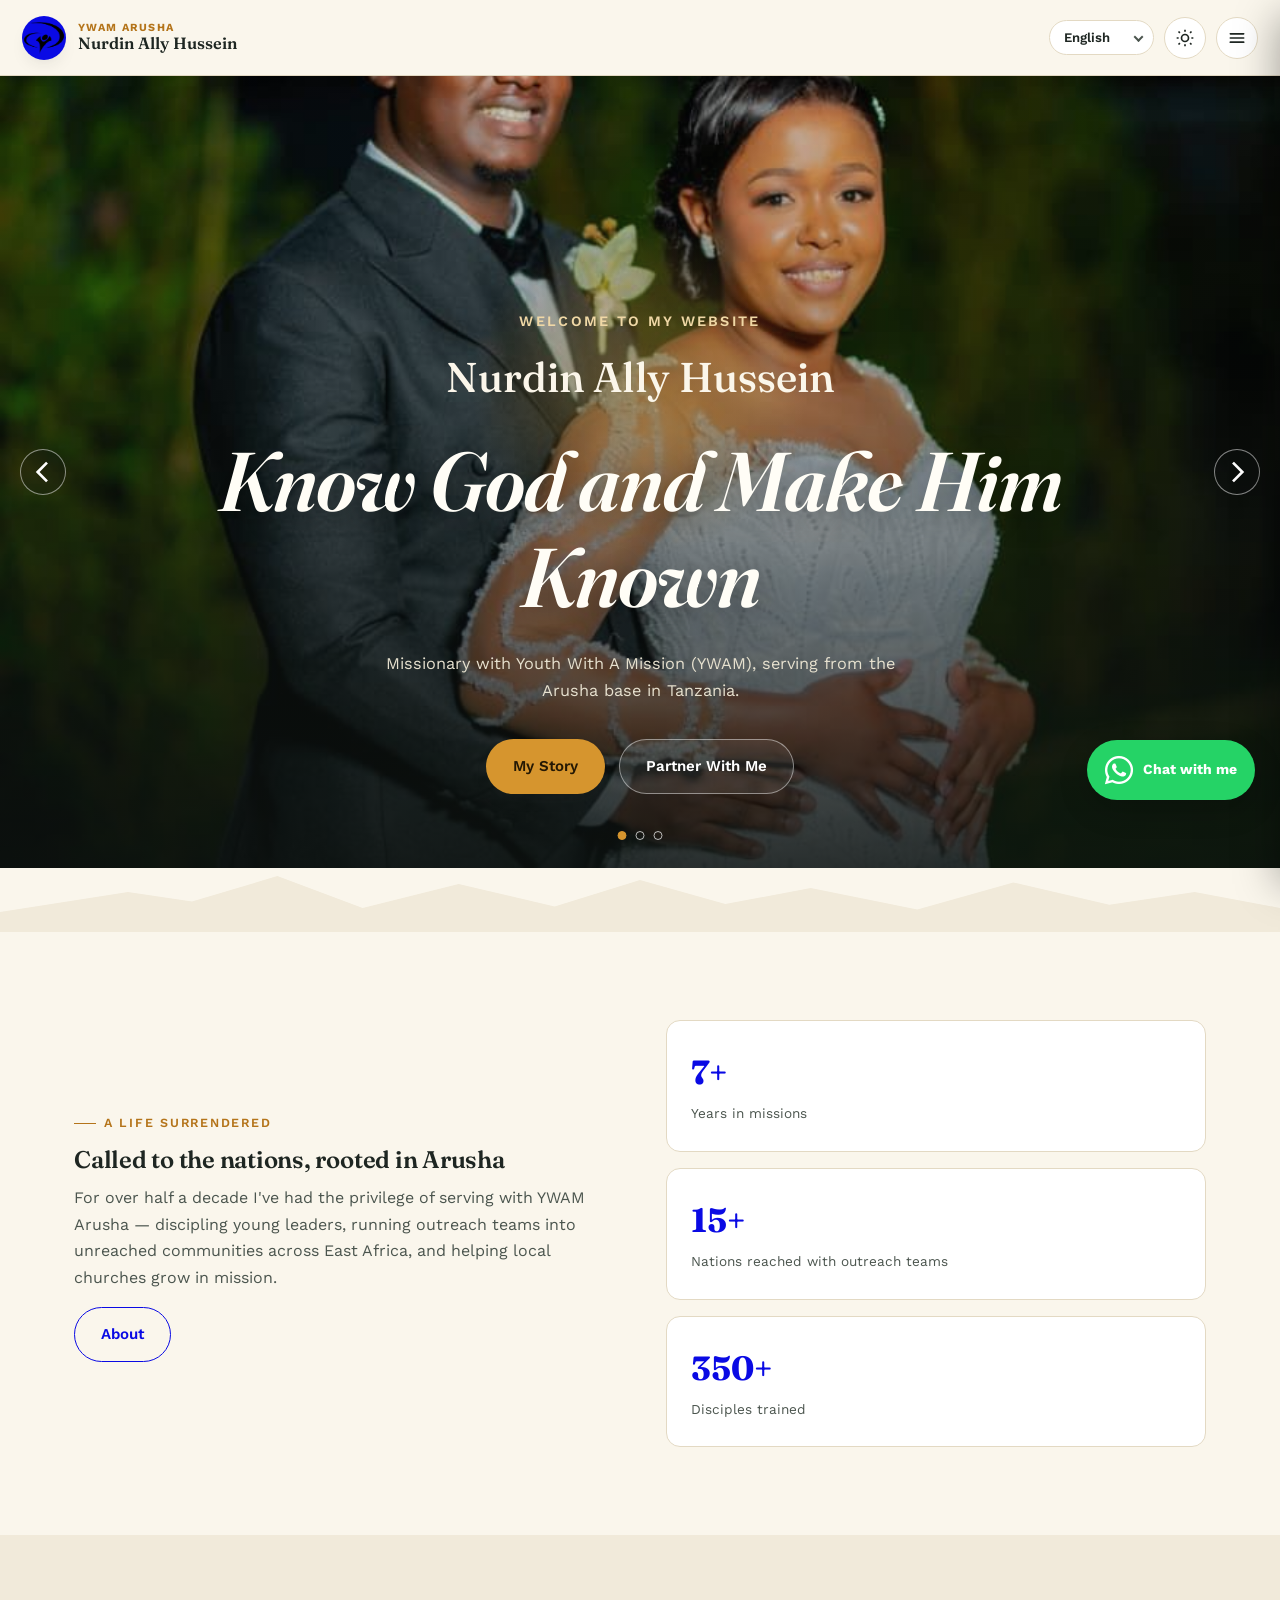
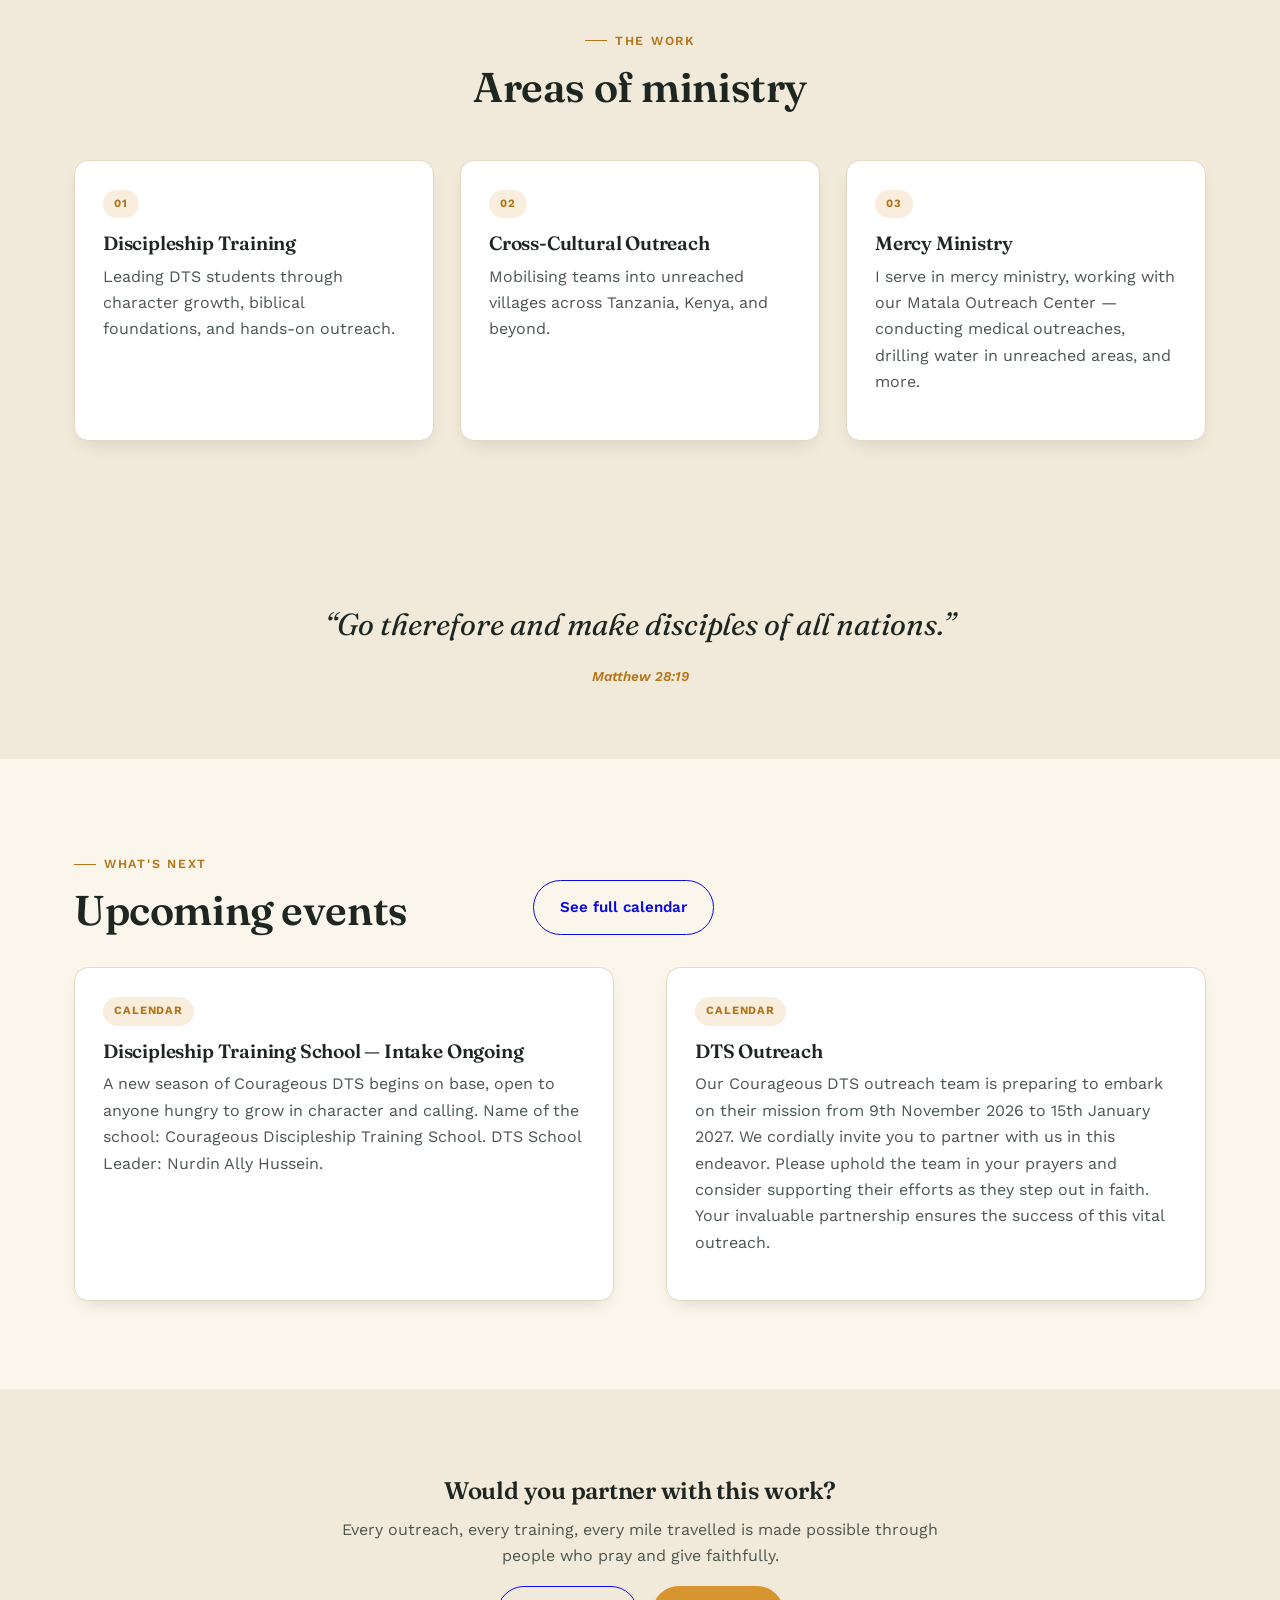
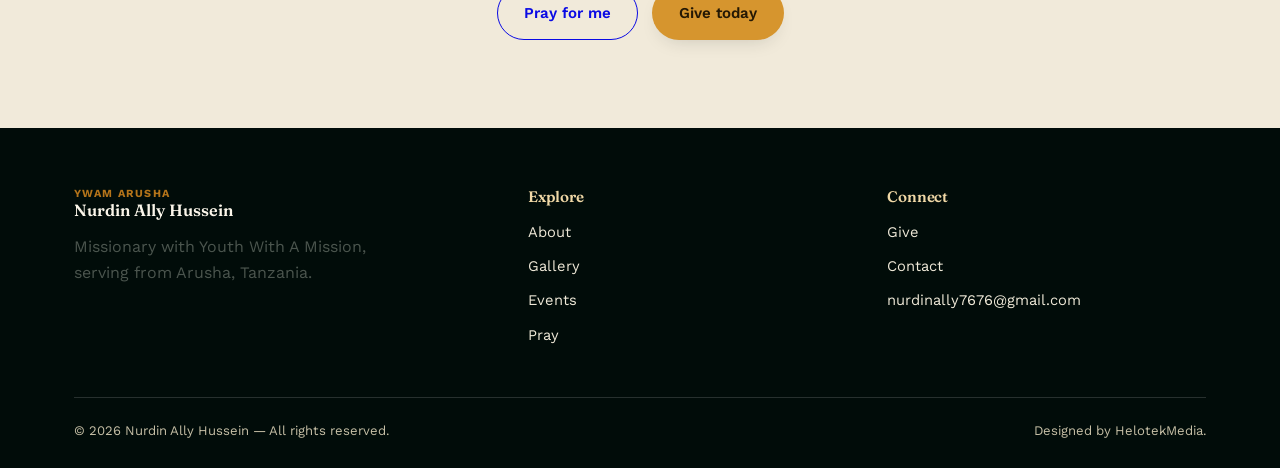
==== commit a79640e5: "Add files via upload" ====
--- a/index.html
+++ b/index.html
@@ -19,7 +19,7 @@
 <header class="topbar">
   <div class="topbar__brand">
     <div class="topbar__logo">
-    <img src="images/logo main.png" alt="YWAM Logo">
+    <img src="images/logo-main.png" alt="YWAM Logo">
 </div>
     <div class="topbar__brandtext">
       <span class="topbar__org" data-i18n="meta.org">YWAM Arusha</span>
@@ -87,7 +87,7 @@
   <!-- SLIDE 1 -->
   <div class="hero__slide is-active">
     <img
-      src="images/nuru 1.jpg"
+      src="images/wed4.jpeg"
       alt="My picture"
       class="hero__image"
     />
@@ -96,7 +96,7 @@
   <!-- SLIDE 2 -->
   <div class="hero__slide">
     <img
-      src="images/wedding.jpg"
+      src="images/wed2.jpeg"
       alt="Discipleship Training School"
       class="hero__image"
     />
@@ -142,13 +142,13 @@
       <div>
         <p class="eyebrow" data-i18n="home.intro.eyebrow">A Life Surrendered</p>
         <h2 data-i18n="home.intro.title">Called to the nations, rooted in Arusha</h2>
-        <p data-i18n="home.intro.body">For over a decade I've had the privilege of serving with YWAM Arusha — discipling young leaders, running outreach teams into unreached communities across East Africa, and helping local churches grow in mission.</p>
+        <p data-i18n="home.intro.body">For over half a decade I've had the privilege of serving with YWAM Arusha — discipling young leaders, running outreach teams into unreached communities across East Africa, and helping local churches grow in mission.</p>
         <a href="about.html" class="btn btn-outline" data-i18n="nav.about">About</a>
       </div>
       <div class="grid-3" style="grid-template-columns:1fr;gap:16px;">
-        <div class="stat"><b data-i18n="home.stat1.num">12+</b><span data-i18n="home.stat1.label">Years in missions</span></div>
-        <div class="stat"><b data-i18n="home.stat2.num">27</b><span data-i18n="home.stat2.label">Nations reached with outreach teams</span></div>
-        <div class="stat"><b data-i18n="home.stat3.num">600+</b><span data-i18n="home.stat3.label">Disciples trained</span></div>
+        <div class="stat"><b data-i18n="home.stat1.num">7+</b><span data-i18n="home.stat1.label">Years in missions</span></div>
+        <div class="stat"><b data-i18n="home.stat2.num">15+</b><span data-i18n="home.stat2.label">Nations reached with outreach teams</span></div>
+        <div class="stat"><b data-i18n="home.stat3.num">350+</b><span data-i18n="home.stat3.label">Disciples trained</span></div>
       </div>
     </div>
   </section>
@@ -196,21 +196,16 @@
         </div>
         <a href="events.html" class="btn btn-outline" data-i18n="home.events.cta">See full calendar</a>
       </div>
-      <div class="grid-3">
+      <div class="grid-2">
         <div class="card">
           <span class="tag" data-i18n="events.eyebrow">Calendar</span>
-          <h3 data-i18n="events.e1.title">Discipleship Training School — Intake</h3>
-          <p data-i18n="events.e1.body">A new season of DTS begins on base, open to anyone hungry to grow.</p>
+          <h3 data-i18n="events.e1.title">Discipleship Training School — Intake Ongoing</h3>
+          <p data-i18n="events.e1.body">A new season of Courageous DTS begins on base, open to anyone hungry to grow in character and calling. Name of the school: Courageous Discipleship Training School. DTS School Leader: Nurdin Ally Hussein.</p>
         </div>
         <div class="card">
           <span class="tag" data-i18n="events.eyebrow">Calendar</span>
-          <h3 data-i18n="events.e2.title">My Wedding Ceremony</h3>
-          <p data-i18n="events.e2.body">A two-week outreach team heads out with medical support and the gospel.</p>
-        </div>
-        <div class="card">
-          <span class="tag" data-i18n="events.eyebrow">Calendar</span>
-          <h3 data-i18n="events.e3.title">Leaders' Prayer Gathering</h3>
-          <p data-i18n="events.e3.body">Local church leaders gather on base for worship, prayer, and vision-casting.</p>
+          <h3 data-i18n="events.e4.title">DTS Outreach</h3>
+          <p data-i18n="events.e4.body">Our Courageous DTS outreach team is preparing to embark on their mission from 9th November 2026 to 15th January 2027. We cordially invite you to partner with us in this endeavor. Please uphold the team in your prayers and consider supporting their efforts as they step out in faith. Your invaluable partnership ensures the success of this vital outreach.</p>
         </div>
       </div>
     </div>
--- a/css/style.css
+++ b/css/style.css
@@ -571,125 +571,6 @@
   margin-bottom:14px;
 }
 
-/* Gallery */
-/* Gallery */
-
-.gallery,
-.hidden-gallery {
-    display: grid;
-    grid-template-columns: repeat(auto-fill, minmax(280px, 1fr));
-    gap: 20px;
-    margin-top: 30px;
-}
-
-.hidden-gallery {
-    display: none;
-}
-
-.gallery__item {
-    overflow: hidden;
-    border-radius: 16px;
-    background: #f5f5f5;
-    min-height: 250px;
-}
-
-.gallery__item.wide {
-    grid-column: span 2;
-}
-
-.gallery__item img {
-    display: block;
-    width: 100%;
-    height: 300px;
-    object-fit: cover;
-    cursor: pointer;
-    transition: transform .3s ease;
-}
-
-.gallery__item img:hover {
-    transform: scale(1.05);
-}
-
-/* View more button */
-
-.gallery-btn {
-    text-align: center;
-    margin: 40px 0;
-}
-
-/* Links section */
-
-.gallery-links {
-    margin: 50px 0;
-    text-align: center;
-}
-
-.gallery-links h3 {
-    margin-bottom: 20px;
-}
-
-.gallery-links a {
-    display: block;
-    margin: 10px 0;
-    text-decoration: none;
-}
-
-/* Lightbox */
-
-.lightbox {
-    display: none;
-    position: fixed;
-    inset: 0;
-    background: rgba(0, 0, 0, .9);
-    z-index: 9999;
-}
-
-.lightbox img {
-    max-width: 90%;
-    max-height: 80%;
-    position: absolute;
-    top: 50%;
-    left: 50%;
-    transform: translate(-50%, -50%);
-}
-
-.close-lightbox {
-    position: absolute;
-    top: 20px;
-    right: 30px;
-    font-size: 40px;
-    color: white;
-    cursor: pointer;
-}
-
-#downloadImage {
-    position: absolute;
-    bottom: 30px;
-    left: 50%;
-    transform: translateX(-50%);
-    padding: 12px 24px;
-    background: white;
-    border-radius: 8px;
-    text-decoration: none;
-}
-
-/* Mobile */
-
-@media (max-width: 768px) {
-
-    .gallery,
-    .hidden-gallery {
-        grid-template-columns: 1fr;
-    }
-
-    .gallery__item.wide {
-        grid-column: span 1;
-    }
-
-    .gallery__item img {
-        height: 250px;
-    }
-}
 /* Events list */
 .event{
   display:flex;
@@ -863,7 +744,6 @@
 }
 @media (max-width: 720px){
   .topbar__org{ display:none; }
-  .gallery{ grid-template-columns:1fr 1fr; }
   .form-row{ grid-template-columns:1fr; }
   .footer-grid{ grid-template-columns:1fr; }
   .grid-3{ grid-template-columns:1fr; }
@@ -873,7 +753,6 @@
   .event__date{ width:66px; height:66px; }
 }
 @media (max-width: 480px){
-  .gallery{ grid-template-columns:1fr 1fr; }
   .container{ padding:0 18px; }
 }
 
@@ -881,70 +760,90 @@
   *{ animation-duration:.001ms !important; transition-duration:.001ms !important; }
   html{ scroll-behavior:auto; }
 }
-.hidden-gallery {
-  display: none;
-  margin-top: 20px;
-  grid-template-columns: repeat(auto-fill, minmax(280px, 1fr));
-  gap: 20px;
-}
-
-.gallery-btn {
-  text-align: center;
-  margin-top: 40px;
-}
-
-.gallery-links {
-  margin-top: 60px;
-  text-align: center;
-}
-
-.gallery-links a {
-  display: block;
-  margin: 12px 0;
-}
-
-.gallery__item img {
-  width: 100%;
-  height: 100%;
-  object-fit: cover;
-  cursor: pointer;
-}
-
-.lightbox {
-  display: none;
-  position: fixed;
-  inset: 0;
-  background: rgba(0, 0, 0, 0.9);
-  z-index: 9999;
-}
-
-.lightbox img {
-  max-width: 90%;
-  max-height: 80%;
-  position: absolute;
-  inset: 0;
-  margin: auto;
-}
-
-.close-lightbox {
-  position: absolute;
-  top: 20px;
-  right: 35px;
-  font-size: 40px;
-  color: white;
-  cursor: pointer;
-}
-
-#downloadImage {
-  position: absolute;
-  bottom: 40px;
-  left: 50%;
-  transform: translateX(-50%);
-  background: white;
-  padding: 12px 20px;
-  text-decoration: none;
-  border-radius: 8px;
-}
+
+/* =========================================================
+   Gallery + lightbox
+   ========================================================= */
+.gallery-filters{
+  display:flex; flex-wrap:wrap; gap:10px; justify-content:center; margin-bottom:28px;
+}
+.filter-btn{
+  font:inherit; font-size:.92rem; cursor:pointer;
+  padding:9px 18px; border-radius:999px;
+  border:1px solid var(--color-border); background:var(--color-surface); color:var(--color-ink);
+  transition:background .2s, color .2s, border-color .2s;
+}
+.filter-btn:hover{ border-color:var(--accent-gold); }
+.filter-btn.is-active{ background:var(--accent-gold); border-color:var(--accent-gold); color:#fff; }
+
+.gallery{ column-count:3; column-gap:16px; }
+.gallery__item{
+  break-inside:avoid; margin:0 0 16px; border-radius:14px; overflow:hidden;
+  background:var(--color-bg-soft); box-shadow:var(--shadow-card);
+}
+.gallery__item[hidden]{ display:none; }
+.gallery__btn{
+  display:block; width:100%; padding:0; border:0; background:none; cursor:zoom-in; position:relative;
+}
+.gallery__btn img{
+  display:block; width:100%; height:auto; transition:transform .35s ease;
+}
+.gallery__btn:hover img{ transform:scale(1.04); }
+.gallery__btn:focus-visible{ outline:3px solid var(--accent-gold); outline-offset:-3px; }
+.gallery__item{ position:relative; }
+
+.gallery-btn{ text-align:center; margin:36px 0 0; }
+.gallery-btn[hidden]{ display:none; }
+
+.gallery-links{ margin:60px 0 0; text-align:center; }
+.gallery-links h3{ margin-bottom:6px; }
+.gallery-links h4{ margin:0 0 18px; font-weight:400; color:var(--color-ink-soft); }
+.gallery-links a{ display:block; margin:10px 0; text-decoration:none; }
+
+.lightbox{
+  position:fixed; inset:0; z-index:9999;
+  background:rgba(8,10,10,.94);
+  display:none; align-items:center; justify-content:center;
+}
+.lightbox.is-open{ display:flex; }
+.lb-stage{ margin:0; max-width:100vw; padding:0 64px; display:flex; align-items:center; justify-content:center; }
+.lb-stage img{
+  max-width:min(92vw,1400px); max-height:80vh; object-fit:contain;
+  border-radius:8px; box-shadow:0 20px 60px rgba(0,0,0,.6);
+  user-select:none; -webkit-user-drag:none;
+}
+.lb-close,.lb-nav{
+  position:absolute; border:0; cursor:pointer; color:#fff;
+  background:rgba(255,255,255,.14); backdrop-filter:blur(4px);
+  width:46px; height:46px; border-radius:50%; font-size:22px; line-height:1;
+  display:flex; align-items:center; justify-content:center;
+  transition:background .2s;
+}
+.lb-close:hover,.lb-nav:hover{ background:rgba(255,255,255,.28); }
+.lb-close{ top:16px; right:16px; font-size:30px; }
+.lb-nav{ top:50%; transform:translateY(-50%); }
+.lb-prev{ left:14px; }
+.lb-next{ right:14px; }
+.lb-bar{
+  position:absolute; left:0; right:0; bottom:18px;
+  display:flex; align-items:center; justify-content:center; gap:20px; color:#fff; font-size:.95rem;
+}
+#downloadImage{
+  background:#fff; color:#111; padding:9px 18px; border-radius:8px; text-decoration:none; font-weight:500;
+}
+body.lb-lock{ overflow:hidden; }
+
+@media (max-width: 920px){ .gallery{ column-count:2; } }
+@media (max-width: 560px){
+  .gallery{ column-gap:10px; }
+  .gallery__item{ margin-bottom:10px; border-radius:10px; }
+  .lb-stage{ padding:0 8px; }
+  .lb-stage img{ max-width:96vw; max-height:74vh; }
+  .lb-nav{ width:40px; height:40px; top:auto; bottom:14px; transform:none; }
+  .lb-prev{ left:14px; } .lb-next{ right:14px; }
+  .lb-bar{ bottom:20px; }
+}
+
 .whatsapp-float {
     position: fixed;
     right: 25px;
@@ -1005,4 +904,8 @@
     .whatsapp-float i {
         font-size: 34px;
     }
-}+}
+/* hide floating chat buttons while the photo viewer is open */
+body.lb-lock .whatsapp-float,
+body.lb-lock #chatbase-bubble-button,
+body.lb-lock #chatbase-message-bubbles{ display:none !important; }
